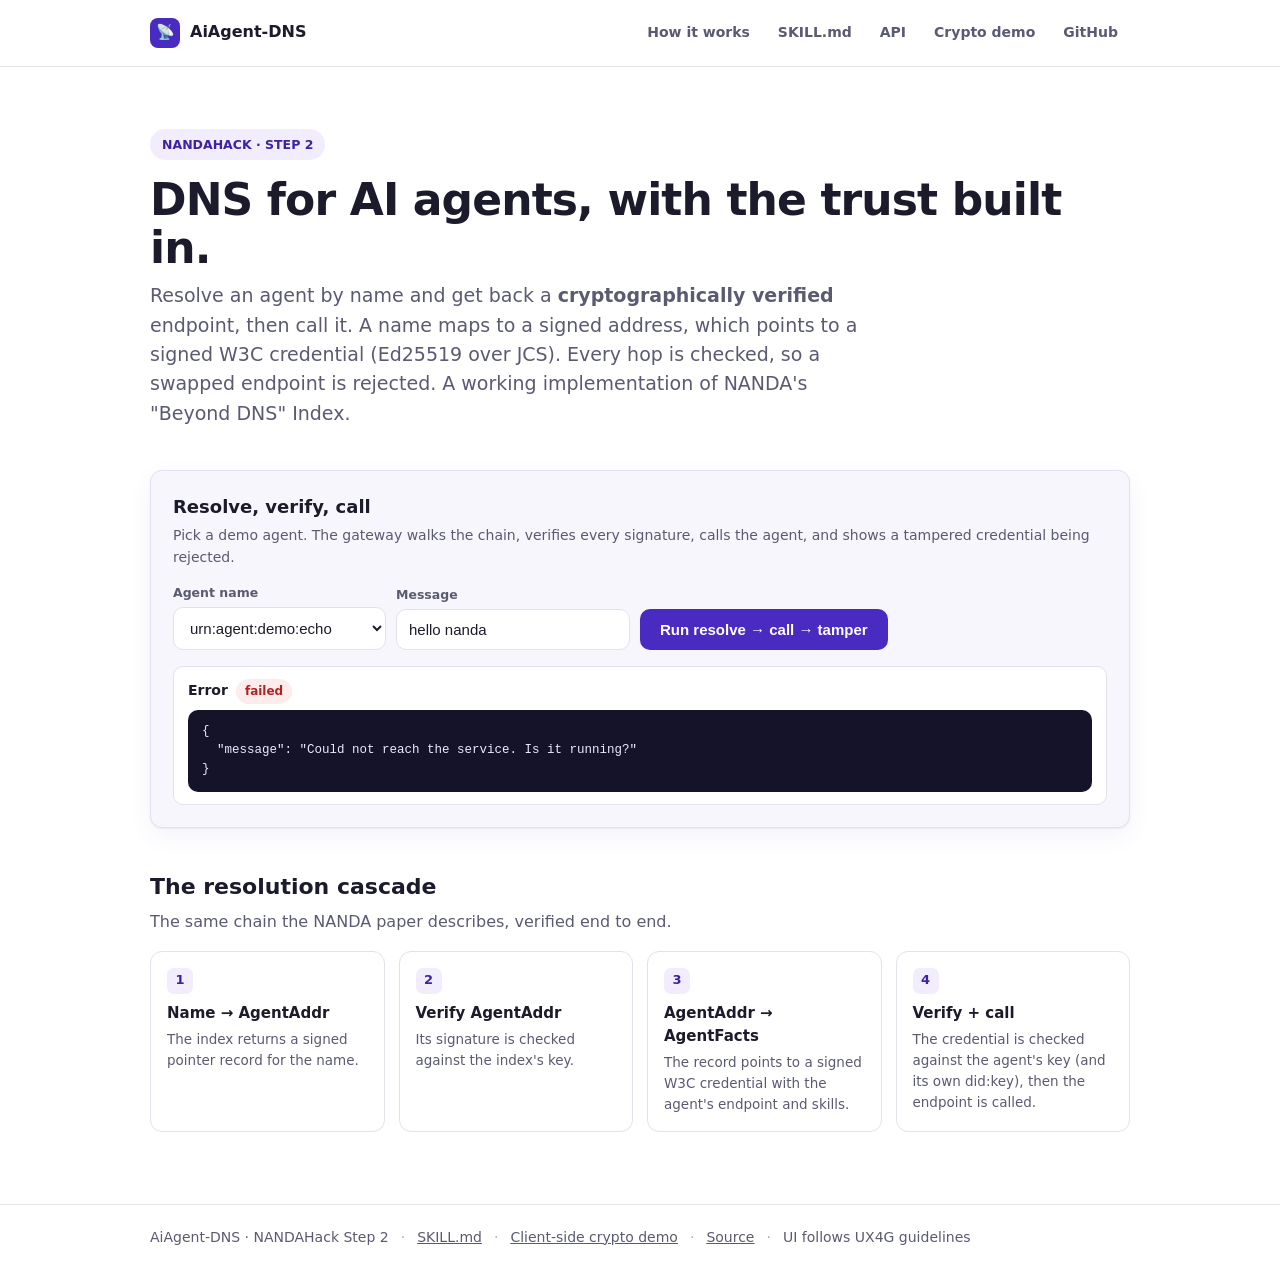
==== deploy/static/index.html @ 8f8a6f4a "Add single-host deployment + agent gateway + SKILL.md - deploy/allinone.py mounts the whole NANDA st" ====
<!doctype html>
<html lang="en">
<head>
  <meta charset="utf-8" />
  <meta name="viewport" content="width=device-width, initial-scale=1" />
  <title>AiAgent-DNS — verified discovery for AI agents</title>
  <meta name="description" content="Resolve an AI agent by name to a cryptographically verified endpoint, then call it. A working NANDA Index (Beyond DNS)." />
  <style>
    :root {
      --primary: #4A2BC2; --primary-600: #3d21a6; --primary-050: #f1edfc;
      --ink: #1b1b2b; --muted: #5a5a72; --line: #e3e1ee; --bg: #ffffff; --bg-alt: #f7f6fc;
      --green: #1f7a4d; --green-bg: #e7f5ee; --red: #b02121; --red-bg: #fdecec;
      --radius: 12px; --shadow: 0 1px 2px rgba(27,27,43,.06), 0 8px 24px rgba(74,43,194,.06);
    }
    * { box-sizing: border-box; }
    body { margin: 0; background: var(--bg); color: var(--ink);
      font-family: "Inter", system-ui, -apple-system, "Segoe UI", Roboto, Arial, sans-serif; line-height: 1.55; }
    a { color: var(--primary); }
    header { border-bottom: 1px solid var(--line); background: #fff; position: sticky; top: 0; z-index: 5; }
    .bar { max-width: 1020px; margin: 0 auto; padding: 14px 20px; display: flex; align-items: center; gap: 16px; }
    .brand { display: flex; align-items: center; gap: 10px; font-weight: 700; }
    .logo { width: 30px; height: 30px; border-radius: 8px; background: var(--primary); color: #fff;
      display: grid; place-items: center; font-size: 15px; }
    nav { margin-left: auto; display: flex; gap: 4px; flex-wrap: wrap; }
    nav a { text-decoration: none; color: var(--muted); font-weight: 600; font-size: 14px; padding: 8px 12px; border-radius: 8px; }
    nav a:hover { color: var(--primary); background: var(--primary-050); }
    main { max-width: 1020px; margin: 0 auto; padding: 20px; }
    .hero { padding: 42px 0 16px; }
    .pill { display: inline-block; background: var(--primary-050); color: var(--primary-600);
      font-weight: 700; font-size: 12.5px; padding: 6px 12px; border-radius: 999px; }
    h1 { font-size: clamp(28px, 5vw, 44px); line-height: 1.08; letter-spacing: -.02em; margin: 16px 0 10px; }
    .lede { font-size: clamp(16px, 2.4vw, 19px); color: var(--muted); max-width: 60ch; margin: 0; }
    .panel { background: var(--bg-alt); border: 1px solid var(--line); border-radius: var(--radius);
      padding: 22px; margin-top: 26px; box-shadow: var(--shadow); }
    .panel h2 { margin: 0 0 4px; font-size: 18px; }
    .panel p.hint { margin: 0 0 14px; color: var(--muted); font-size: 14px; }
    .row { display: flex; gap: 10px; flex-wrap: wrap; align-items: flex-end; }
    label { display: block; font-size: 12.5px; font-weight: 700; color: var(--muted); margin: 0 0 5px; }
    select, input { font-size: 15px; padding: 11px 12px; border-radius: 10px; border: 1.5px solid var(--line); background: #fff; color: var(--ink); }
    button.cta { font-size: 15px; font-weight: 700; color: #fff; background: var(--primary);
      border: none; border-radius: 10px; padding: 12px 20px; cursor: pointer; }
    button.cta:hover { background: var(--primary-600); }
    .log { margin-top: 16px; display: grid; gap: 10px; }
    .step { border: 1px solid var(--line); border-radius: 10px; background: #fff; padding: 12px 14px; }
    .step .t { font-weight: 700; font-size: 14px; margin-bottom: 6px; display: flex; align-items: center; gap: 8px; }
    .badge { font-size: 12px; font-weight: 800; padding: 3px 9px; border-radius: 999px; }
    .b-ok { color: var(--green); background: var(--green-bg); } .b-bad { color: var(--red); background: var(--red-bg); }
    pre { background: #14132a; color: #ece9ff; padding: 12px 14px; border-radius: 10px; overflow-x: auto;
      font-size: 12.5px; margin: 0; }
    pre code { font-family: ui-monospace, Menlo, Consolas, monospace; white-space: pre-wrap; word-break: break-word; }
    section.block { margin-top: 42px; }
    section.block > h2 { font-size: 22px; margin: 0 0 6px; }
    section.block > p.s { color: var(--muted); margin: 0 0 16px; }
    .cascade { display: grid; grid-template-columns: repeat(auto-fit, minmax(210px,1fr)); gap: 14px; }
    .node { border: 1px solid var(--line); border-radius: var(--radius); padding: 16px; }
    .node .n { width: 26px; height: 26px; border-radius: 7px; background: var(--primary-050); color: var(--primary-600);
      font-weight: 800; display: grid; place-items: center; margin-bottom: 8px; font-size: 13px; }
    .node h3 { margin: 0 0 4px; font-size: 15px; } .node p { margin: 0; color: var(--muted); font-size: 13.5px; }
    footer { border-top: 1px solid var(--line); margin-top: 52px; }
    .foot { max-width: 1020px; margin: 0 auto; padding: 22px 20px; color: var(--muted); font-size: 14px; display: flex; gap: 12px; flex-wrap: wrap; }
    .foot a { color: var(--muted); } .foot .dot { opacity: .5; }
  </style>
</head>
<body>
  <header>
    <div class="bar">
      <div class="brand"><span class="logo" aria-hidden="true">&#128225;</span> AiAgent-DNS</div>
      <nav>
        <a href="#how">How it works</a>
        <a href="/skill.md">SKILL.md</a>
        <a href="/docs">API</a>
        <a href="/index/ui/">Crypto demo</a>
        <a href="https://github.com/SwasthikaDev/AiAgent-DNS" rel="noopener">GitHub</a>
      </nav>
    </div>
  </header>

  <main>
    <section class="hero">
      <span class="pill">NANDAHACK · STEP 2</span>
      <h1>DNS for AI agents, with the trust built in.</h1>
      <p class="lede">Resolve an agent by name and get back a <b>cryptographically verified</b> endpoint,
        then call it. A name maps to a signed address, which points to a signed W3C credential
        (Ed25519 over JCS). Every hop is checked, so a swapped endpoint is rejected. A working
        implementation of NANDA's "Beyond DNS" Index.</p>
    </section>

    <section class="panel" id="try">
      <h2>Resolve, verify, call</h2>
      <p class="hint">Pick a demo agent. The gateway walks the chain, verifies every signature, calls the agent, and shows a tampered credential being rejected.</p>
      <div class="row">
        <div><label for="agent">Agent name</label>
          <select id="agent">
            <option value="urn:agent:demo:echo">urn:agent:demo:echo</option>
            <option value="urn:agent:demo:translate">urn:agent:demo:translate</option>
          </select></div>
        <div><label for="msg">Message</label>
          <input type="text" id="msg" value="hello nanda" size="22" /></div>
        <button class="cta" type="button" id="run">Run resolve → call → tamper</button>
      </div>
      <div class="log" id="log"></div>
    </section>

    <section class="block" id="how">
      <h2>The resolution cascade</h2>
      <p class="s">The same chain the NANDA paper describes, verified end to end.</p>
      <div class="cascade">
        <div class="node"><div class="n">1</div><h3>Name → AgentAddr</h3><p>The index returns a signed pointer record for the name.</p></div>
        <div class="node"><div class="n">2</div><h3>Verify AgentAddr</h3><p>Its signature is checked against the index's key.</p></div>
        <div class="node"><div class="n">3</div><h3>AgentAddr → AgentFacts</h3><p>The record points to a signed W3C credential with the agent's endpoint and skills.</p></div>
        <div class="node"><div class="n">4</div><h3>Verify + call</h3><p>The credential is checked against the agent's key (and its own did:key), then the endpoint is called.</p></div>
      </div>
    </section>
  </main>

  <footer>
    <div class="foot">
      <span>AiAgent-DNS · NANDAHack Step 2</span><span class="dot">·</span>
      <a href="/skill.md">SKILL.md</a><span class="dot">·</span>
      <a href="/index/ui/">Client-side crypto demo</a><span class="dot">·</span>
      <a href="https://github.com/SwasthikaDev/AiAgent-DNS" rel="noopener">Source</a><span class="dot">·</span>
      <span>UI follows UX4G guidelines</span>
    </div>
  </footer>

  <script>
    const log = document.getElementById('log');
    const esc = (s) => String(s ?? '').replace(/[&<>"']/g, c => ({'&':'&amp;','<':'&lt;','>':'&gt;','"':'&quot;',"'":'&#39;'}[c]));
    const add = (title, badge, obj) => {
      const b = badge ? `<span class="badge ${badge.ok?'b-ok':'b-bad'}">${esc(badge.text)}</span>` : '';
      const div = document.createElement('div');
      div.className = 'step';
      div.innerHTML = `<div class="t">${esc(title)} ${b}</div><pre><code>${esc(JSON.stringify(obj, null, 2))}</code></pre>`;
      log.appendChild(div);
    };
    async function get(p){ return (await fetch(p)).json(); }
    async function post(p, body){ return (await fetch(p, {method:'POST', headers:{'Content-Type':'application/json'}, body: JSON.stringify(body)})).json(); }

    document.getElementById('run').addEventListener('click', async () => {
      log.innerHTML = '';
      const name = document.getElementById('agent').value;
      const message = document.getElementById('msg').value || 'hello nanda';
      try {
        const r = await get('/resolve/' + name);
        add('1. Resolve + verify', { ok: r.verified, text: r.verified ? 'verified' : 'not verified' },
            { verified: r.verified, verification: r.verification, endpoint: r.agent && r.agent.endpoint });
        const c = await post('/call/' + name, { message });
        add('2. Call the verified endpoint', { ok: c.verified, text: c.verified ? 'called' : 'refused' },
            { endpoint_called: c.endpoint_called, agent_response: c.agent_response });
        const t = await get('/demo/tamper/' + name);
        add('3. Tamper the credential', { ok: !t.vc_still_verifies, text: t.vc_still_verifies ? 'accepted (bug)' : 'rejected' },
            { tampered_to: t.tampered_to, vc_still_verifies: t.vc_still_verifies, result: t.result });
      } catch (e) {
        add('Error', { ok:false, text:'failed' }, { message: 'Could not reach the service. Is it running?' });
      }
    });
    window.addEventListener('DOMContentLoaded', () => document.getElementById('run').click());
  </script>
</body>
</html>
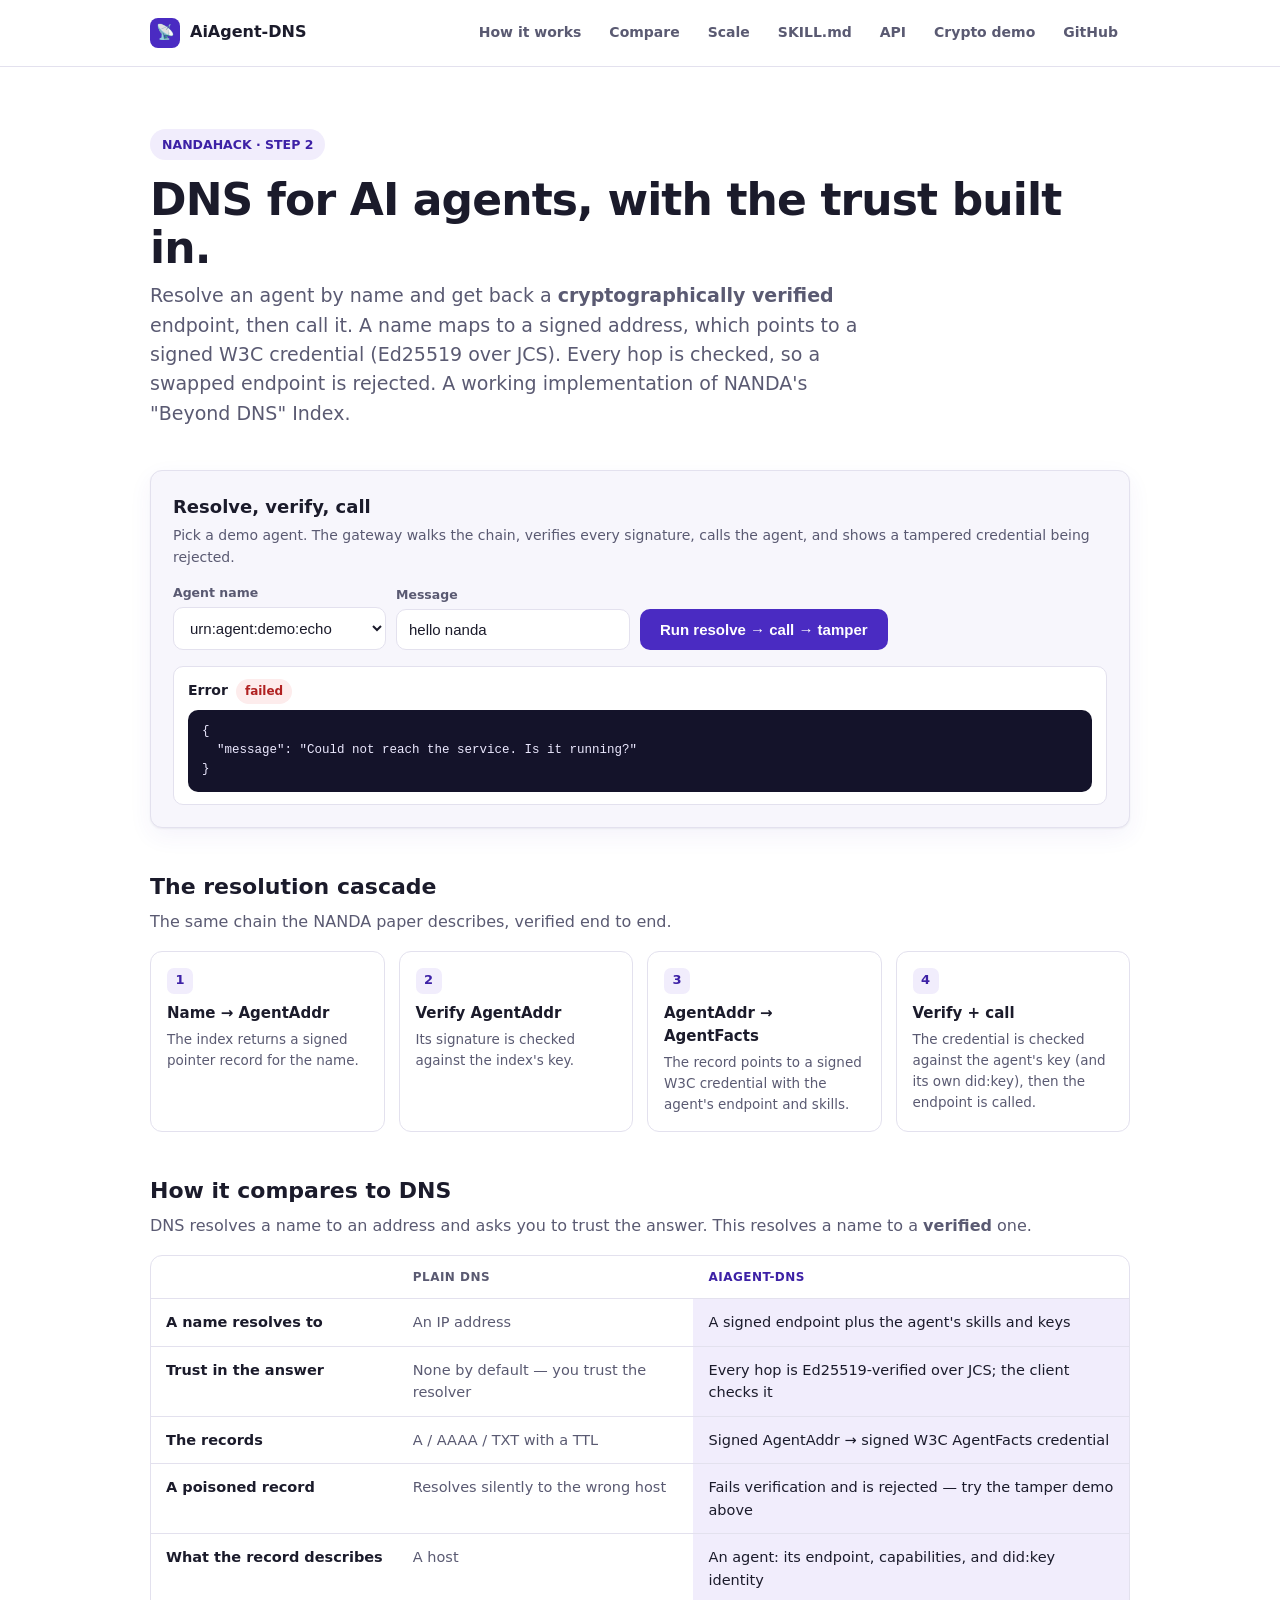
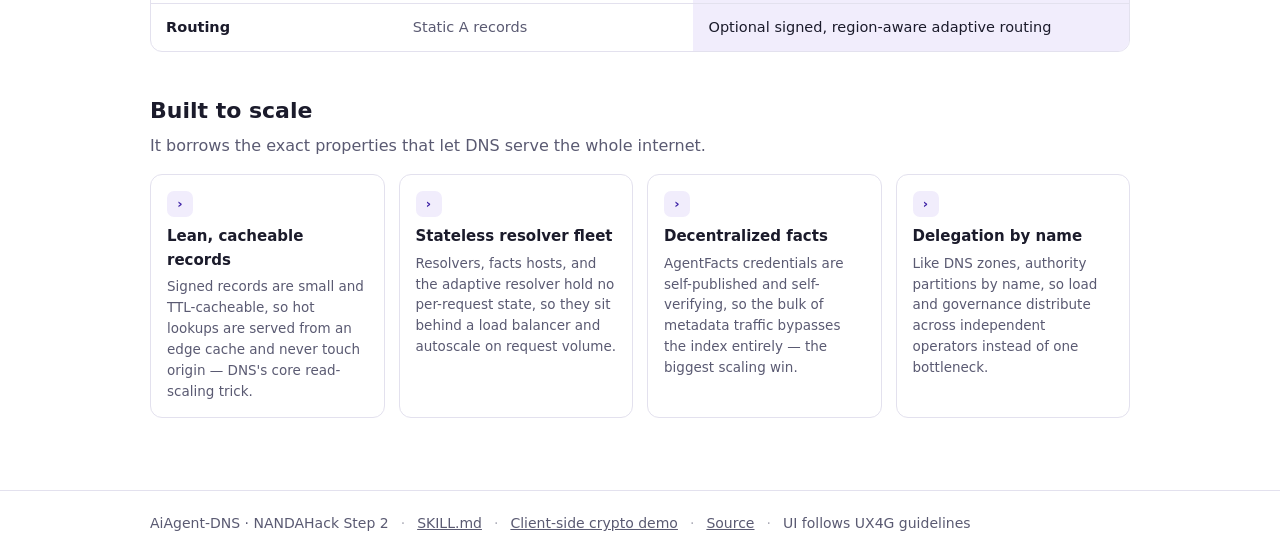
==== commit 6f4418ac: "Landing page: add 'How it compares to DNS' table and 'Built to scale' section Surface the DNS compar" ====
--- a/deploy/static/index.html
+++ b/deploy/static/index.html
@@ -51,6 +51,17 @@
     section.block { margin-top: 42px; }
     section.block > h2 { font-size: 22px; margin: 0 0 6px; }
     section.block > p.s { color: var(--muted); margin: 0 0 16px; }
+    .tablewrap { overflow-x: auto; border: 1px solid var(--line); border-radius: var(--radius); background: #fff; margin-top: 16px; }
+    table.cmp { width: 100%; border-collapse: collapse; font-size: 14.5px; min-width: 560px; }
+    table.cmp th, table.cmp td { text-align: left; padding: 12px 15px; border-bottom: 1px solid var(--line); vertical-align: top; }
+    table.cmp thead th { font-size: 12px; text-transform: uppercase; letter-spacing: .04em; color: var(--muted); font-weight: 700; }
+    table.cmp thead th.new { color: var(--primary-600); }
+    table.cmp td.dim { font-weight: 700; color: var(--ink); white-space: nowrap; }
+    table.cmp td.old { color: var(--muted); }
+    table.cmp td.new { color: var(--ink); background: var(--primary-050); }
+    table.cmp tbody tr:last-child td { border-bottom: none; }
+    .kbd { font-family: ui-monospace, Menlo, Consolas, monospace; font-size: 12.5px; background: var(--bg-alt);
+      border: 1px solid var(--line); padding: 1px 6px; border-radius: 6px; white-space: nowrap; }
     .cascade { display: grid; grid-template-columns: repeat(auto-fit, minmax(210px,1fr)); gap: 14px; }
     .node { border: 1px solid var(--line); border-radius: var(--radius); padding: 16px; }
     .node .n { width: 26px; height: 26px; border-radius: 7px; background: var(--primary-050); color: var(--primary-600);
@@ -67,6 +78,8 @@
       <div class="brand"><span class="logo" aria-hidden="true">&#128225;</span> AiAgent-DNS</div>
       <nav>
         <a href="#how">How it works</a>
+        <a href="#compare">Compare</a>
+        <a href="#scale">Scale</a>
         <a href="/skill.md">SKILL.md</a>
         <a href="/docs">API</a>
         <a href="/index/ui/">Crypto demo</a>
@@ -109,6 +122,35 @@
         <div class="node"><div class="n">2</div><h3>Verify AgentAddr</h3><p>Its signature is checked against the index's key.</p></div>
         <div class="node"><div class="n">3</div><h3>AgentAddr → AgentFacts</h3><p>The record points to a signed W3C credential with the agent's endpoint and skills.</p></div>
         <div class="node"><div class="n">4</div><h3>Verify + call</h3><p>The credential is checked against the agent's key (and its own did:key), then the endpoint is called.</p></div>
+      </div>
+    </section>
+
+    <section class="block" id="compare">
+      <h2>How it compares to DNS</h2>
+      <p class="s">DNS resolves a name to an address and asks you to trust the answer. This resolves a name to a <b>verified</b> one.</p>
+      <div class="tablewrap">
+        <table class="cmp">
+          <thead><tr><th scope="col"></th><th scope="col">Plain DNS</th><th scope="col" class="new">AiAgent-DNS</th></tr></thead>
+          <tbody>
+            <tr><td class="dim">A name resolves to</td><td class="old">An IP address</td><td class="new">A signed endpoint plus the agent's skills and keys</td></tr>
+            <tr><td class="dim">Trust in the answer</td><td class="old">None by default — you trust the resolver</td><td class="new">Every hop is Ed25519-verified over JCS; the client checks it</td></tr>
+            <tr><td class="dim">The records</td><td class="old">A / AAAA / TXT with a TTL</td><td class="new">Signed AgentAddr → signed W3C AgentFacts credential</td></tr>
+            <tr><td class="dim">A poisoned record</td><td class="old">Resolves silently to the wrong host</td><td class="new">Fails verification and is rejected — try the tamper demo above</td></tr>
+            <tr><td class="dim">What the record describes</td><td class="old">A host</td><td class="new">An agent: its endpoint, capabilities, and did:key identity</td></tr>
+            <tr><td class="dim">Routing</td><td class="old">Static A records</td><td class="new">Optional signed, region-aware adaptive routing</td></tr>
+          </tbody>
+        </table>
+      </div>
+    </section>
+
+    <section class="block" id="scale">
+      <h2>Built to scale</h2>
+      <p class="s">It borrows the exact properties that let DNS serve the whole internet.</p>
+      <div class="cascade">
+        <div class="node"><div class="n">&rsaquo;</div><h3>Lean, cacheable records</h3><p>Signed records are small and TTL-cacheable, so hot lookups are served from an edge cache and never touch origin — DNS's core read-scaling trick.</p></div>
+        <div class="node"><div class="n">&rsaquo;</div><h3>Stateless resolver fleet</h3><p>Resolvers, facts hosts, and the adaptive resolver hold no per-request state, so they sit behind a load balancer and autoscale on request volume.</p></div>
+        <div class="node"><div class="n">&rsaquo;</div><h3>Decentralized facts</h3><p>AgentFacts credentials are self-published and self-verifying, so the bulk of metadata traffic bypasses the index entirely — the biggest scaling win.</p></div>
+        <div class="node"><div class="n">&rsaquo;</div><h3>Delegation by name</h3><p>Like DNS zones, authority partitions by name, so load and governance distribute across independent operators instead of one bottleneck.</p></div>
       </div>
     </section>
   </main>
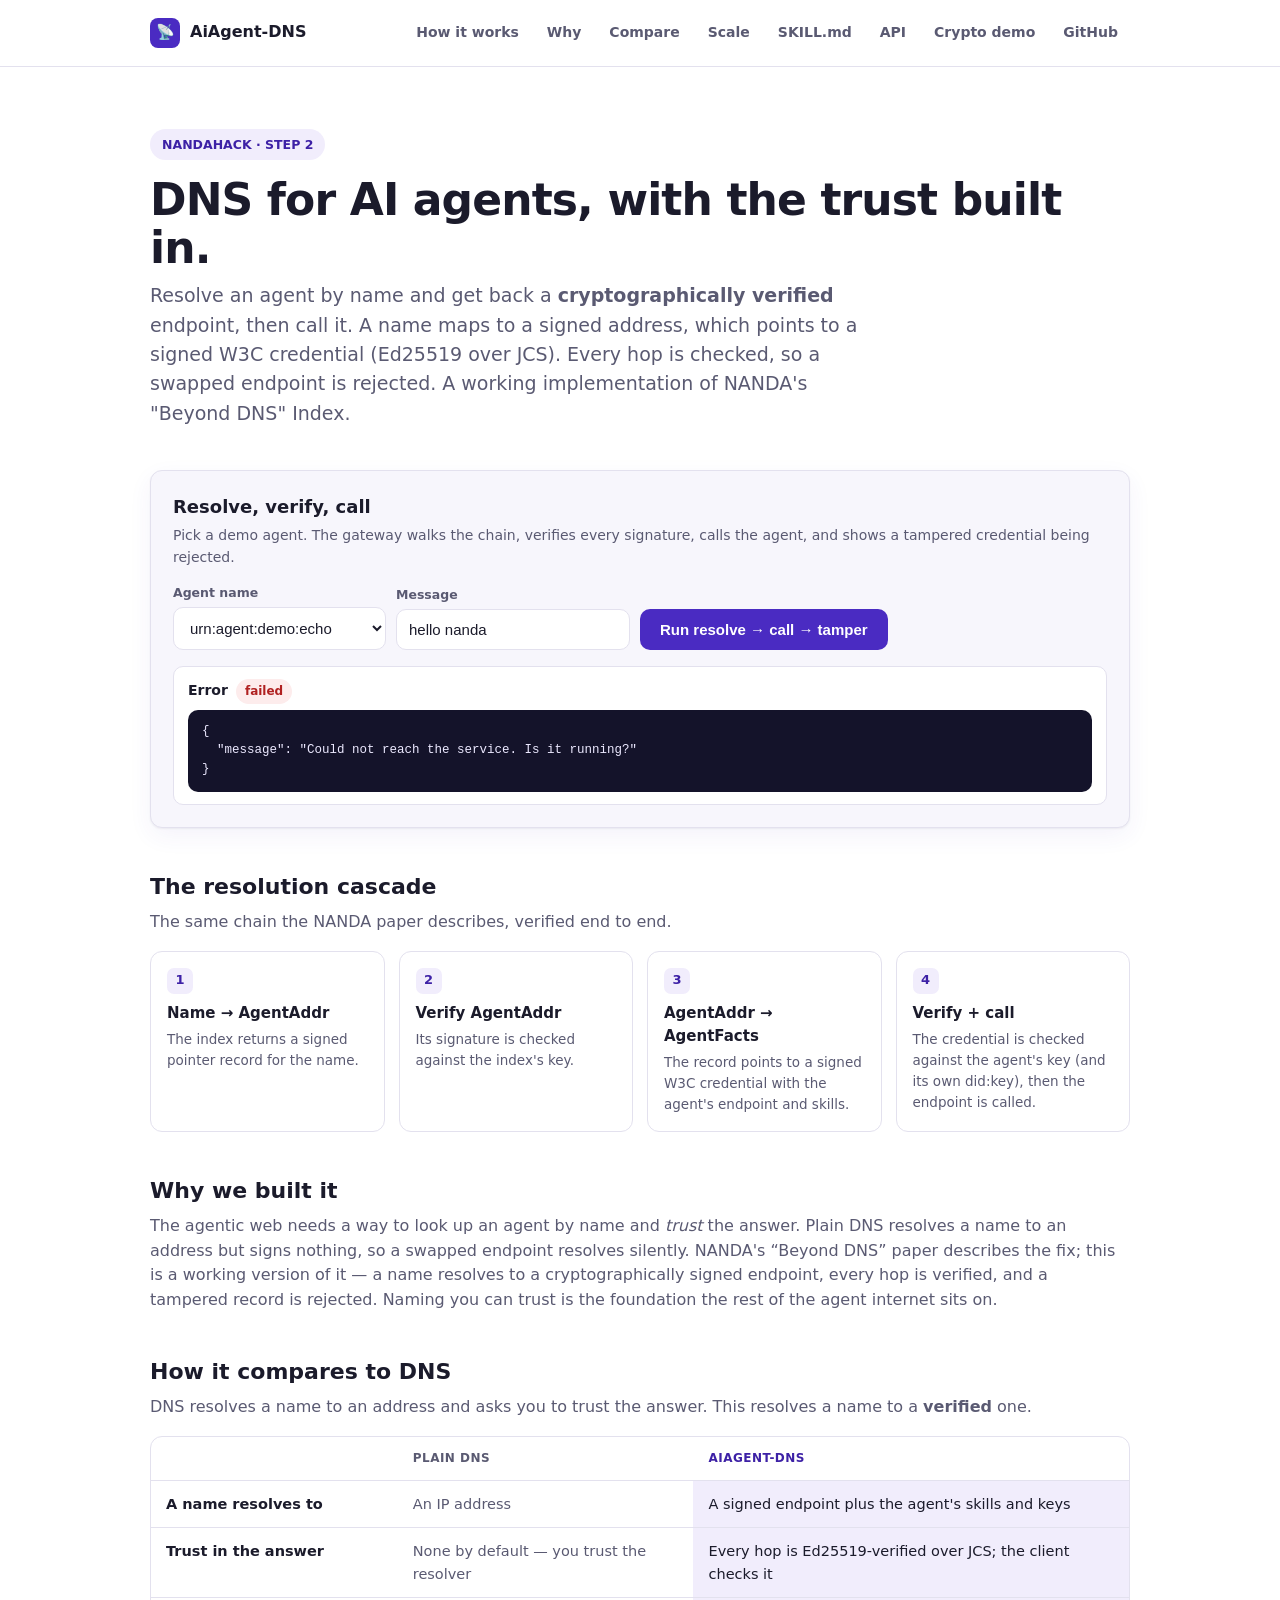
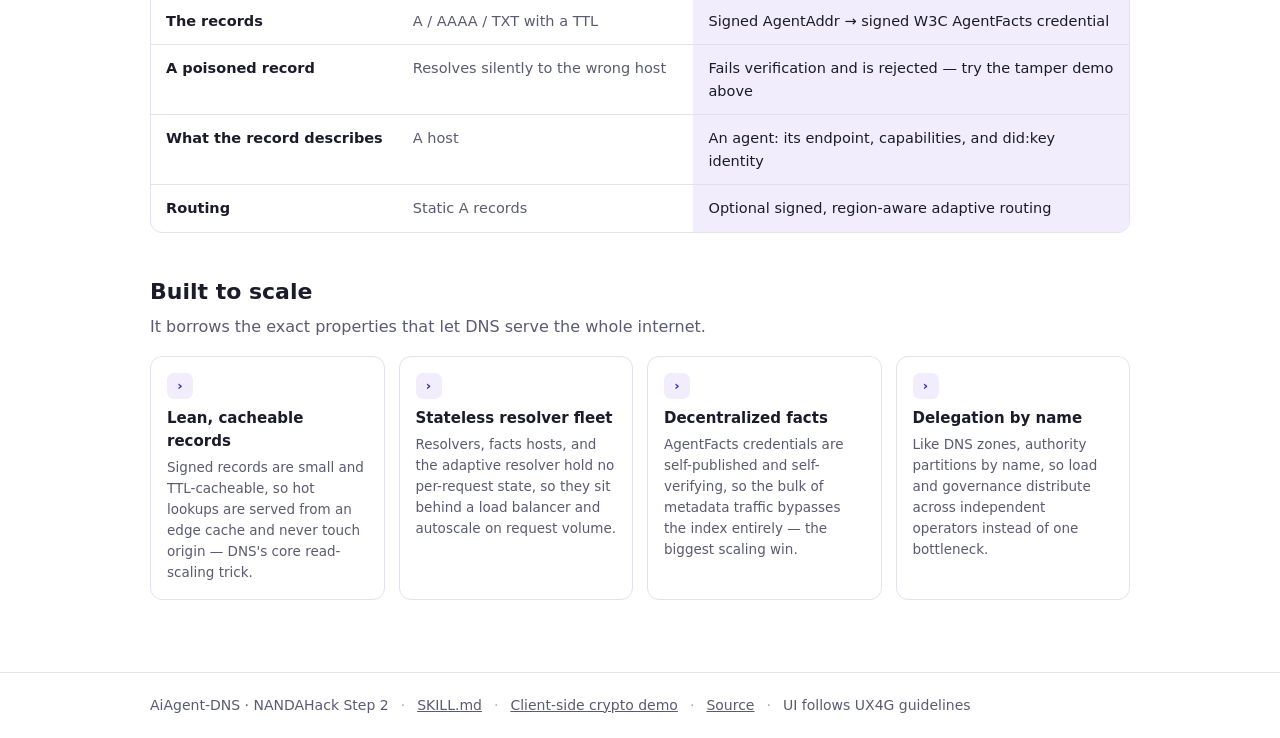
==== commit d4b91e90: "Landing page: add a short 'Why we built it' section Give a one-paragraph rationale for the project r" ====
--- a/deploy/static/index.html
+++ b/deploy/static/index.html
@@ -78,6 +78,7 @@
       <div class="brand"><span class="logo" aria-hidden="true">&#128225;</span> AiAgent-DNS</div>
       <nav>
         <a href="#how">How it works</a>
+        <a href="#why">Why</a>
         <a href="#compare">Compare</a>
         <a href="#scale">Scale</a>
         <a href="/skill.md">SKILL.md</a>
@@ -123,6 +124,15 @@
         <div class="node"><div class="n">3</div><h3>AgentAddr → AgentFacts</h3><p>The record points to a signed W3C credential with the agent's endpoint and skills.</p></div>
         <div class="node"><div class="n">4</div><h3>Verify + call</h3><p>The credential is checked against the agent's key (and its own did:key), then the endpoint is called.</p></div>
       </div>
+    </section>
+
+    <section class="block" id="why">
+      <h2>Why we built it</h2>
+      <p class="s">The agentic web needs a way to look up an agent by name and <em>trust</em> the answer.
+        Plain DNS resolves a name to an address but signs nothing, so a swapped endpoint resolves silently.
+        NANDA's &ldquo;Beyond DNS&rdquo; paper describes the fix; this is a working version of it — a name
+        resolves to a cryptographically signed endpoint, every hop is verified, and a tampered record is
+        rejected. Naming you can trust is the foundation the rest of the agent internet sits on.</p>
     </section>
 
     <section class="block" id="compare">
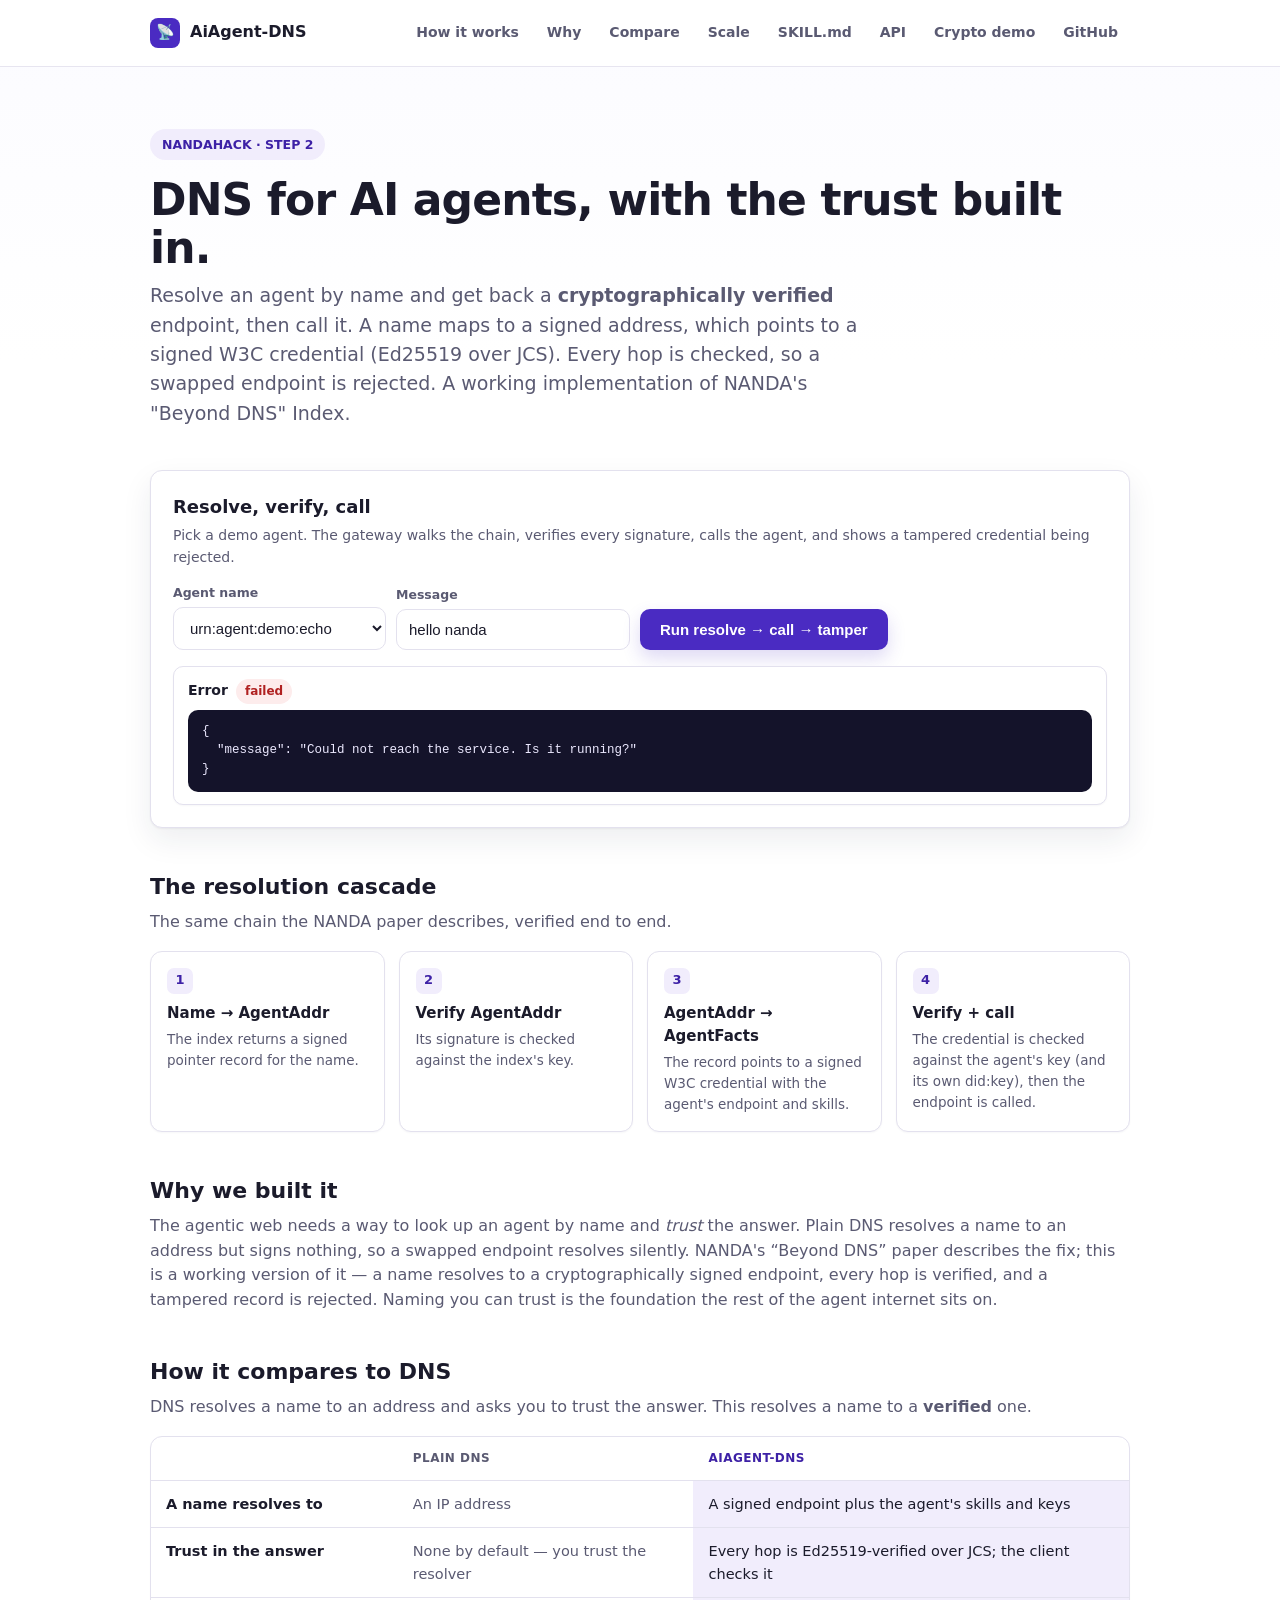
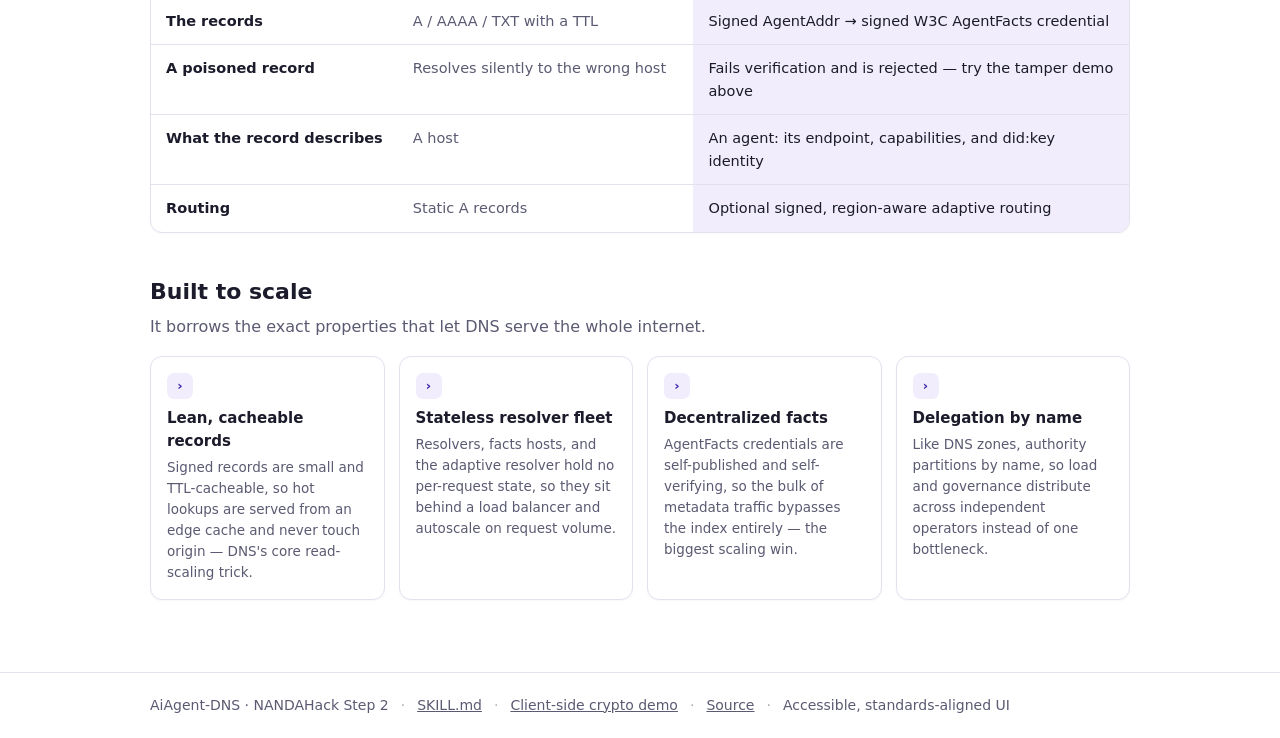
==== commit d3c62fd0: "UI polish: gradient background, frosted sticky header, card and button shadows, hover transitions, r" ====
--- a/deploy/static/index.html
+++ b/deploy/static/index.html
@@ -8,21 +8,25 @@
   <style>
     :root {
       --primary: #4A2BC2; --primary-600: #3d21a6; --primary-050: #f1edfc;
-      --ink: #1b1b2b; --muted: #5a5a72; --line: #e3e1ee; --bg: #ffffff; --bg-alt: #f7f6fc;
+      --ink: #1b1b2b; --muted: #5a5a72; --line: #e3e1ee; --bg: #ffffff; --bg-alt: #f8f9fc;
       --green: #1f7a4d; --green-bg: #e7f5ee; --red: #b02121; --red-bg: #fdecec;
-      --radius: 12px; --shadow: 0 1px 2px rgba(27,27,43,.06), 0 8px 24px rgba(74,43,194,.06);
+      --radius: 12px; --shadow: 0 1px 2px rgba(27,27,43,.05), 0 12px 30px rgba(31,35,60,.08);
     }
     * { box-sizing: border-box; }
-    body { margin: 0; background: var(--bg); color: var(--ink);
+    html { scroll-behavior: smooth; }
+    body { margin: 0; background: linear-gradient(180deg, #fbfbff 0, #fff 360px); color: var(--ink);
       font-family: "Inter", system-ui, -apple-system, "Segoe UI", Roboto, Arial, sans-serif; line-height: 1.55; }
     a { color: var(--primary); }
-    header { border-bottom: 1px solid var(--line); background: #fff; position: sticky; top: 0; z-index: 5; }
+    :focus-visible { outline: 3px solid var(--primary); outline-offset: 2px; border-radius: 6px; }
+    .skip { position: absolute; left: -999px; }
+    .skip:focus { left: 8px; top: 8px; background: #fff; padding: 8px 12px; border-radius: 8px; z-index: 10; }
+    header { border-bottom: 1px solid rgba(227,225,238,.85); background: rgba(255,255,255,.92); backdrop-filter: blur(14px); position: sticky; top: 0; z-index: 5; }
     .bar { max-width: 1020px; margin: 0 auto; padding: 14px 20px; display: flex; align-items: center; gap: 16px; }
     .brand { display: flex; align-items: center; gap: 10px; font-weight: 700; }
     .logo { width: 30px; height: 30px; border-radius: 8px; background: var(--primary); color: #fff;
       display: grid; place-items: center; font-size: 15px; }
     nav { margin-left: auto; display: flex; gap: 4px; flex-wrap: wrap; }
-    nav a { text-decoration: none; color: var(--muted); font-weight: 600; font-size: 14px; padding: 8px 12px; border-radius: 8px; }
+    nav a { text-decoration: none; color: var(--muted); font-weight: 600; font-size: 14px; padding: 8px 12px; border-radius: 8px; transition: color .18s ease, background .18s ease; }
     nav a:hover { color: var(--primary); background: var(--primary-050); }
     main { max-width: 1020px; margin: 0 auto; padding: 20px; }
     .hero { padding: 42px 0 16px; }
@@ -30,18 +34,21 @@
       font-weight: 700; font-size: 12.5px; padding: 6px 12px; border-radius: 999px; }
     h1 { font-size: clamp(28px, 5vw, 44px); line-height: 1.08; letter-spacing: -.02em; margin: 16px 0 10px; }
     .lede { font-size: clamp(16px, 2.4vw, 19px); color: var(--muted); max-width: 60ch; margin: 0; }
-    .panel { background: var(--bg-alt); border: 1px solid var(--line); border-radius: var(--radius);
+    .panel { background: #fff; border: 1px solid var(--line); border-radius: var(--radius);
       padding: 22px; margin-top: 26px; box-shadow: var(--shadow); }
     .panel h2 { margin: 0 0 4px; font-size: 18px; }
     .panel p.hint { margin: 0 0 14px; color: var(--muted); font-size: 14px; }
     .row { display: flex; gap: 10px; flex-wrap: wrap; align-items: flex-end; }
     label { display: block; font-size: 12.5px; font-weight: 700; color: var(--muted); margin: 0 0 5px; }
-    select, input { font-size: 15px; padding: 11px 12px; border-radius: 10px; border: 1.5px solid var(--line); background: #fff; color: var(--ink); }
+    select, input { font-size: 15px; padding: 11px 12px; border-radius: 10px; border: 1.5px solid var(--line); background: #fff; color: var(--ink); transition: border-color .18s ease, box-shadow .18s ease; }
+    select:focus, input:focus { border-color: var(--primary); outline: none; box-shadow: 0 0 0 3px var(--primary-050); }
     button.cta { font-size: 15px; font-weight: 700; color: #fff; background: var(--primary);
-      border: none; border-radius: 10px; padding: 12px 20px; cursor: pointer; }
+      border: none; border-radius: 10px; padding: 12px 20px; cursor: pointer; transition: transform .18s ease, background .18s ease, box-shadow .18s ease;
+      box-shadow: 0 8px 18px rgba(74,43,194,.18); }
     button.cta:hover { background: var(--primary-600); }
+    button.cta:active { transform: translateY(1px); }
     .log { margin-top: 16px; display: grid; gap: 10px; }
-    .step { border: 1px solid var(--line); border-radius: 10px; background: #fff; padding: 12px 14px; }
+    .step { border: 1px solid var(--line); border-radius: 10px; background: #fff; padding: 12px 14px; box-shadow: 0 1px 2px rgba(27,27,43,.035); }
     .step .t { font-weight: 700; font-size: 14px; margin-bottom: 6px; display: flex; align-items: center; gap: 8px; }
     .badge { font-size: 12px; font-weight: 800; padding: 3px 9px; border-radius: 999px; }
     .b-ok { color: var(--green); background: var(--green-bg); } .b-bad { color: var(--red); background: var(--red-bg); }
@@ -51,7 +58,7 @@
     section.block { margin-top: 42px; }
     section.block > h2 { font-size: 22px; margin: 0 0 6px; }
     section.block > p.s { color: var(--muted); margin: 0 0 16px; }
-    .tablewrap { overflow-x: auto; border: 1px solid var(--line); border-radius: var(--radius); background: #fff; margin-top: 16px; }
+    .tablewrap { overflow-x: auto; border: 1px solid var(--line); border-radius: var(--radius); background: #fff; margin-top: 16px; box-shadow: 0 1px 2px rgba(27,27,43,.025); }
     table.cmp { width: 100%; border-collapse: collapse; font-size: 14.5px; min-width: 560px; }
     table.cmp th, table.cmp td { text-align: left; padding: 12px 15px; border-bottom: 1px solid var(--line); vertical-align: top; }
     table.cmp thead th { font-size: 12px; text-transform: uppercase; letter-spacing: .04em; color: var(--muted); font-weight: 700; }
@@ -63,20 +70,31 @@
     .kbd { font-family: ui-monospace, Menlo, Consolas, monospace; font-size: 12.5px; background: var(--bg-alt);
       border: 1px solid var(--line); padding: 1px 6px; border-radius: 6px; white-space: nowrap; }
     .cascade { display: grid; grid-template-columns: repeat(auto-fit, minmax(210px,1fr)); gap: 14px; }
-    .node { border: 1px solid var(--line); border-radius: var(--radius); padding: 16px; }
+    .node { border: 1px solid var(--line); border-radius: var(--radius); padding: 16px; background: #fff; box-shadow: 0 1px 2px rgba(27,27,43,.035); }
     .node .n { width: 26px; height: 26px; border-radius: 7px; background: var(--primary-050); color: var(--primary-600);
       font-weight: 800; display: grid; place-items: center; margin-bottom: 8px; font-size: 13px; }
     .node h3 { margin: 0 0 4px; font-size: 15px; } .node p { margin: 0; color: var(--muted); font-size: 13.5px; }
     footer { border-top: 1px solid var(--line); margin-top: 52px; }
     .foot { max-width: 1020px; margin: 0 auto; padding: 22px 20px; color: var(--muted); font-size: 14px; display: flex; gap: 12px; flex-wrap: wrap; }
     .foot a { color: var(--muted); } .foot .dot { opacity: .5; }
+    @media (max-width: 760px) {
+      .bar { align-items: flex-start; flex-direction: column; gap: 10px; }
+      nav { margin-left: 0; width: 100%; overflow-x: auto; flex-wrap: nowrap; padding-bottom: 2px; }
+      nav a { white-space: nowrap; }
+      .panel { padding: 18px; }
+      .row > div, button.cta, select, input { width: 100%; }
+    }
+    @media (prefers-reduced-motion: reduce) {
+      *, *::before, *::after { scroll-behavior: auto !important; transition: none !important; }
+    }
   </style>
 </head>
 <body>
+  <a class="skip" href="#try">Skip to the demo</a>
   <header>
     <div class="bar">
       <div class="brand"><span class="logo" aria-hidden="true">&#128225;</span> AiAgent-DNS</div>
-      <nav>
+      <nav aria-label="Primary">
         <a href="#how">How it works</a>
         <a href="#why">Why</a>
         <a href="#compare">Compare</a>
@@ -171,7 +189,7 @@
       <a href="/skill.md">SKILL.md</a><span class="dot">·</span>
       <a href="/index/ui/">Client-side crypto demo</a><span class="dot">·</span>
       <a href="https://github.com/SwasthikaDev/AiAgent-DNS" rel="noopener">Source</a><span class="dot">·</span>
-      <span>UI follows UX4G guidelines</span>
+      <span>Accessible, standards-aligned UI</span>
     </div>
   </footer>
 
